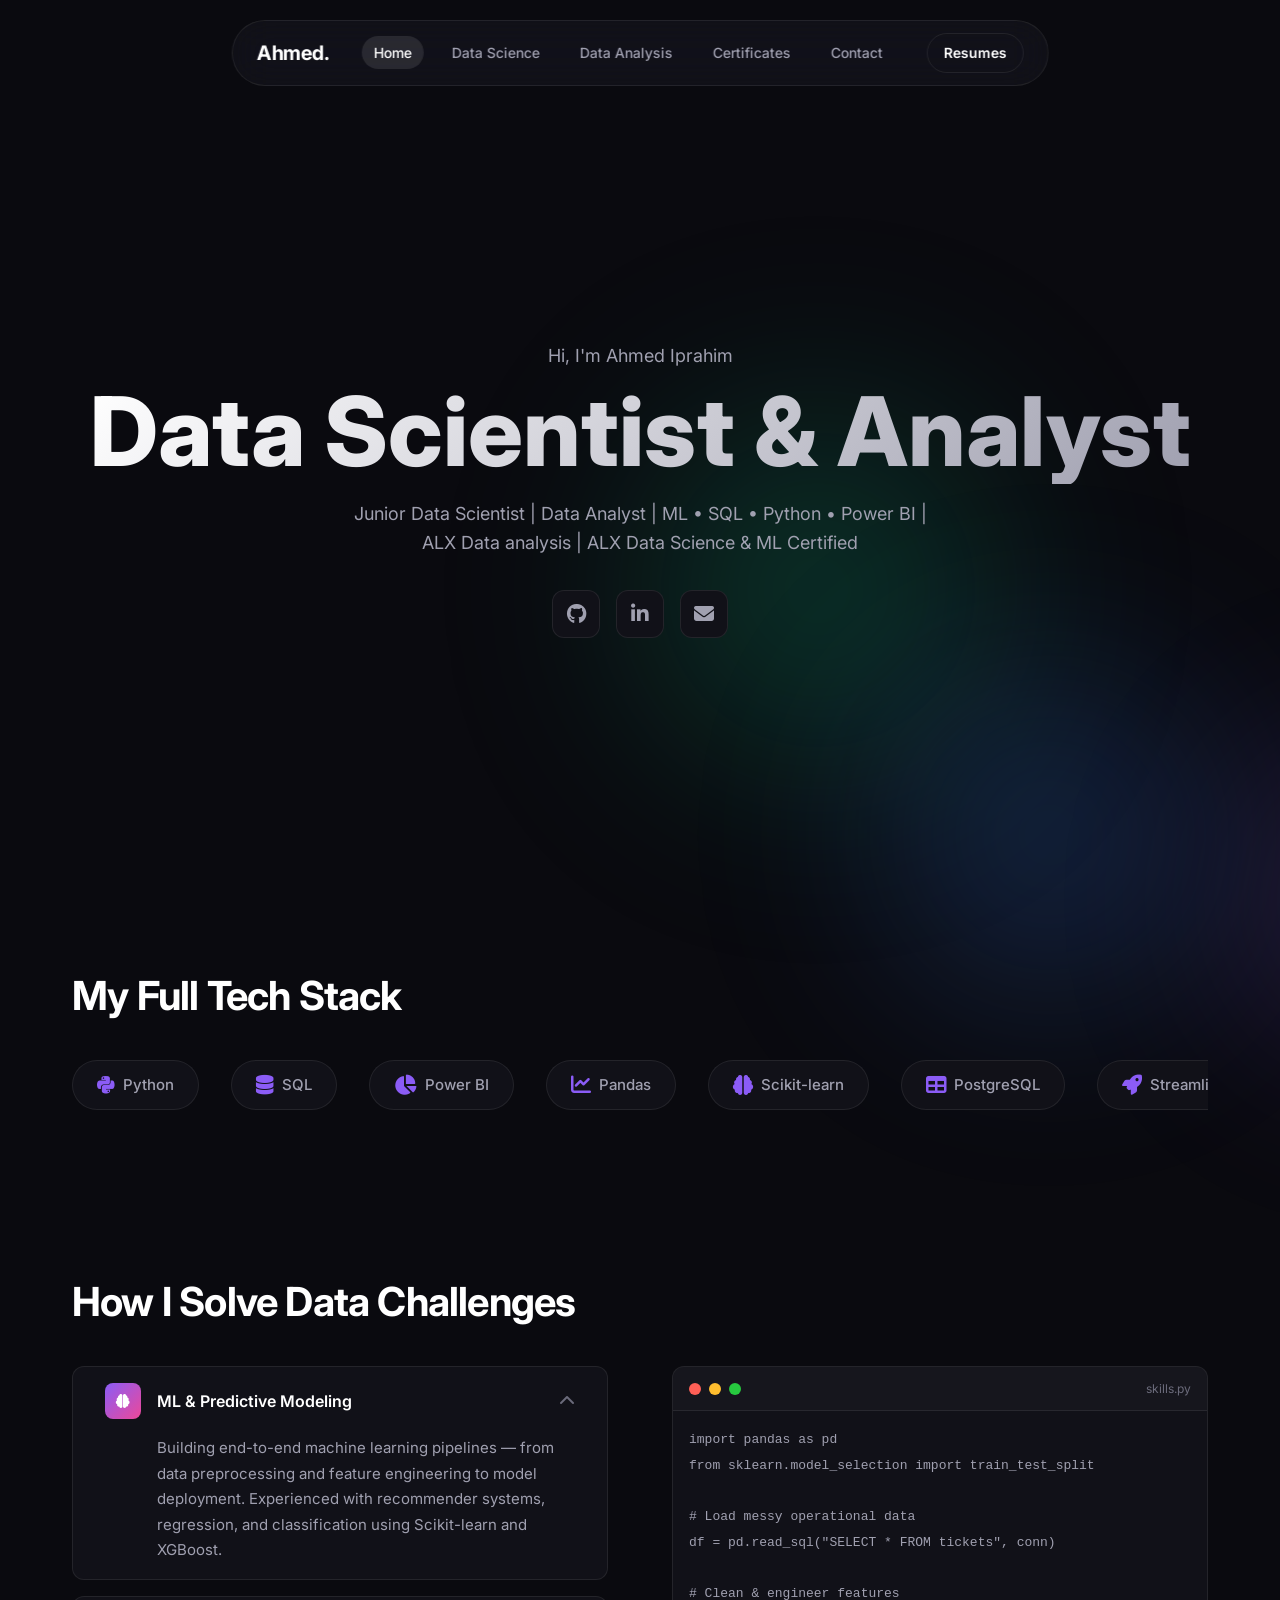
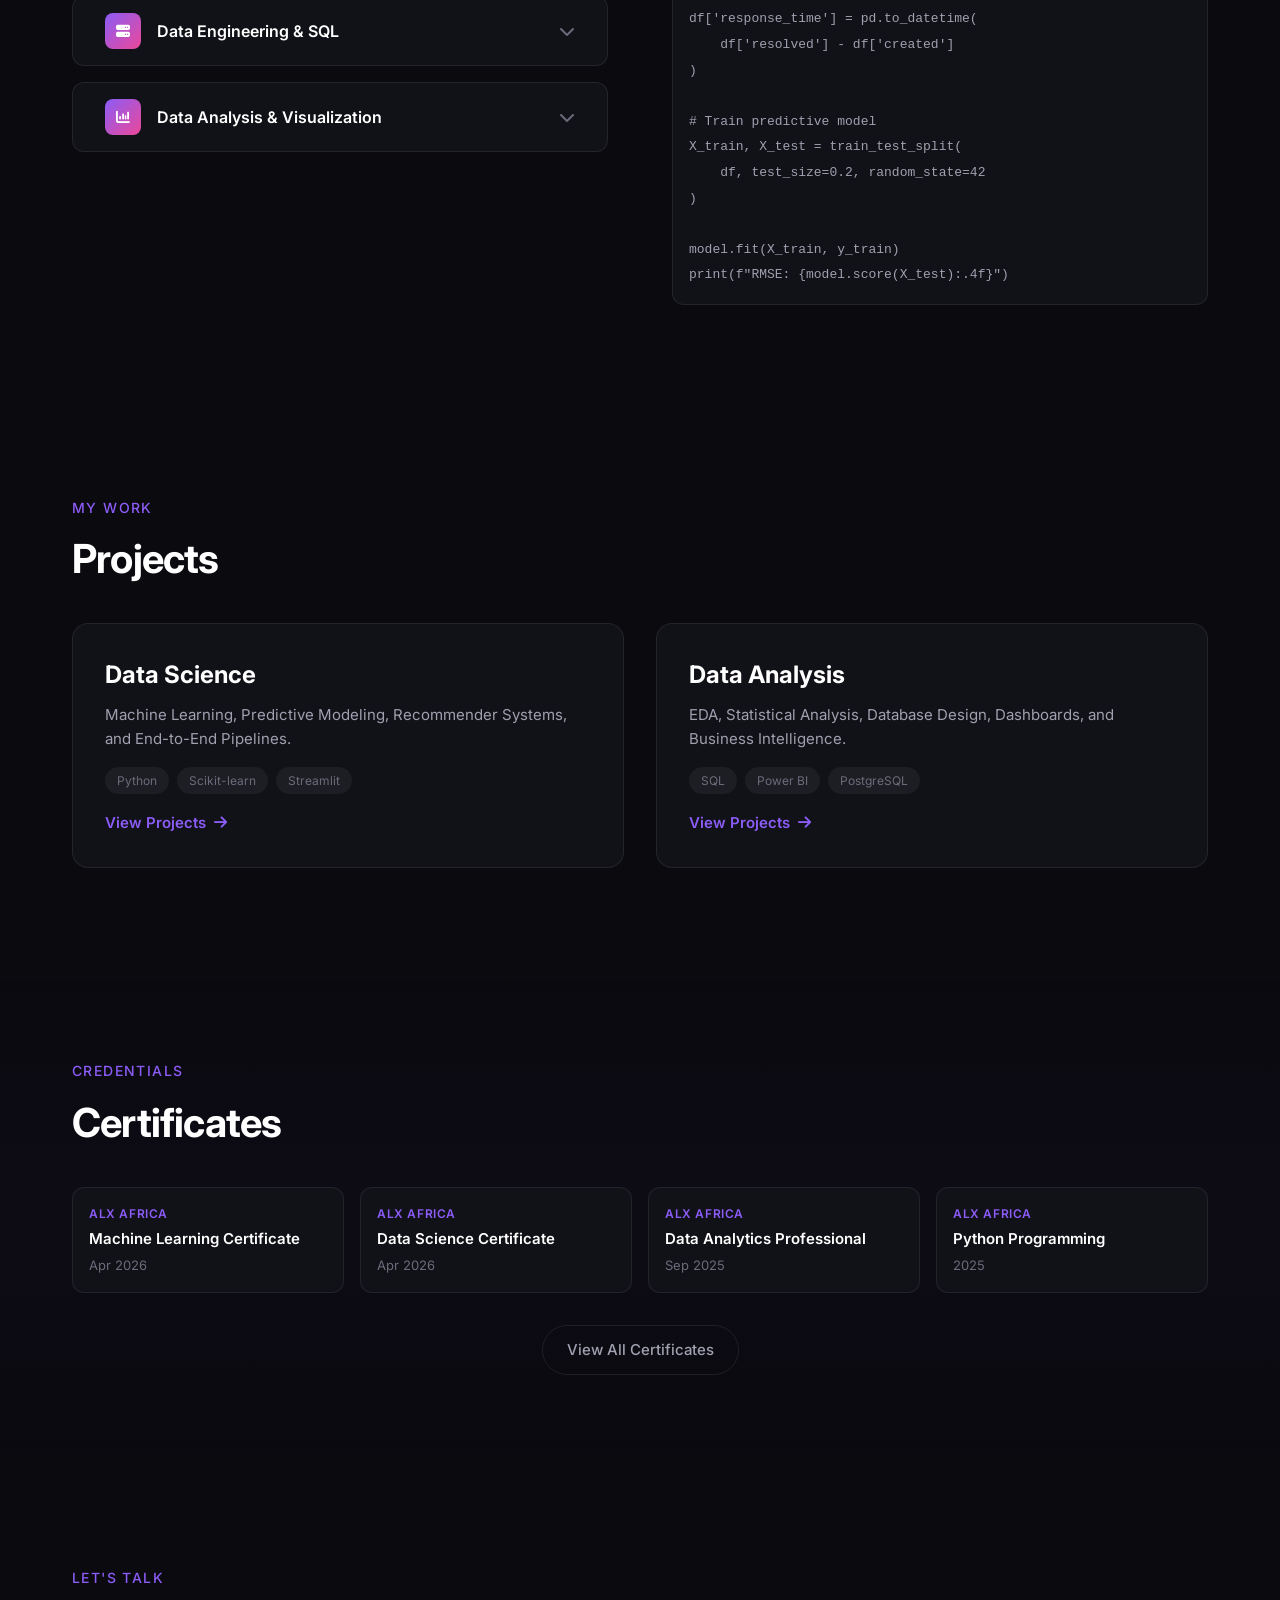
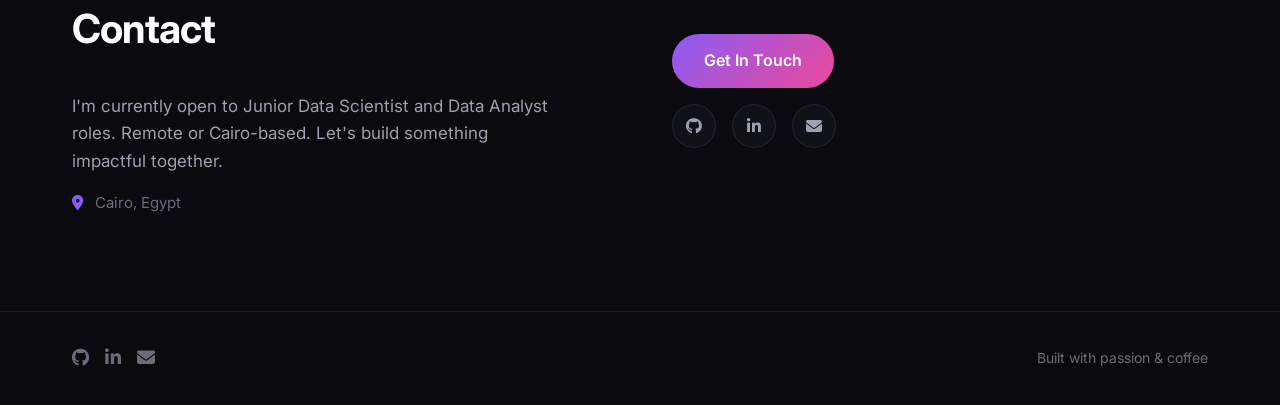
==== index.html @ 6b4f30db "Initial portfolio upload" ====
<!DOCTYPE html>
<!-- 
  CRASH COURSE: <!DOCTYPE html>
  This tells the browser: "Use modern HTML5 rules."
  Without it, browsers switch to "quirks mode" and your site looks broken.
-->
<html lang="en">
<!-- 
  <html> is the root container. Everything lives inside it.
  lang="en" tells screen readers and search engines this is English.
-->

<head>
  <!-- 
    <head> = The "brain" of the page. 
    Nothing here is visible. It holds settings, title, and style links.
  -->

  <meta charset="UTF-8">
  <!-- 
    CHARSET: Tells browser how to read text.
    UTF-8 supports Arabic, emojis, and special characters.
  -->

  <meta name="viewport" content="width=device-width, initial-scale=1.0">
  <!-- 
    VIEWPORT: Critical for mobile.
    "width=device-width" = match phone screen width.
    "initial-scale=1.0" = don't zoom in/out on load.
    Without this, your site looks tiny on phones.
  -->

  <title>Ahmed Iprahim | Data Scientist</title>
  <!-- 
    TITLE: Shows in the browser tab and Google search results.
    Keep it under 60 characters.
  -->

  <!-- Google Fonts: Inter (clean, modern, used by most tech portfolios) -->
  <link rel="preconnect" href="https://fonts.googleapis.com">
  <link rel="preconnect" href="https://fonts.gstatic.com" crossorigin>
  <link href="https://fonts.googleapis.com/css2?family=Inter:wght@300;400;500;600;700;800&display=swap" rel="stylesheet">
  <!-- 
    FONTS: We load Inter from Google.
    "preconnect" makes it load faster.
    Weights: 300=light, 400=normal, 600=semi-bold, 800=extra-bold.
  -->

  <!-- Link to our CSS file (we create this in Step 2) -->
  <link rel="stylesheet" href="css/style.css">

  <!-- Font Awesome: Free icons (GitHub, LinkedIn, etc.) -->
  <link rel="stylesheet" href="https://cdnjs.cloudflare.com/ajax/libs/font-awesome/6.5.1/css/all.min.css">
</head>

<body>
  <!-- 
    <body> = Everything visible on screen starts here.
    Think of it as the canvas.
  -->

  <!-- ===================== NAVIGATION ===================== -->
  <nav class="glass-nav">
    <!-- 
      <nav> = Navigation landmark. Screen readers announce "navigation."
      class="glass-nav" = we'll style this in CSS to look like AyaNexus's glass pill.
    -->
    <div class="nav-container">
      <!-- 
        <div> = Division. A generic box with no meaning.
        We use it to group things for styling.
        "container" = standard name for a centered content wrapper.
      -->

      <a href="index.html" class="nav-logo">Ahmed.</a>
      <!-- 
        <a> = Anchor = Link.
        href="index.html" = clicking goes to home page.
        class="nav-logo" = we'll style this as your name/logo.
      -->

      <ul class="nav-links">
        <!-- 
          <ul> = Unordered List (bullet points, but we remove bullets in CSS).
          <li> = List Item. Each navigation link is one item.
        -->
        <li><a href="index.html" class="active">Home</a></li>
        <li><a href="data-science.html">Data Science</a></li>
        <li><a href="data-analysis.html">Data Analysis</a></li>
        <li><a href="certificates.html">Certificates</a></li>
        <li><a href="contact.html">Contact</a></li>
      </ul>

      <a href="resume.html" class="nav-resume">Resumes</a>
      <!-- 
        target="_blank" = Opens in new tab.
        Good for PDFs and external links so user doesn't leave your site.
      -->
    </div>
  </nav>

  <!-- ===================== FLOATING ORBS (Mouse Effect) ===================== -->
  <div class="orb orb-1"></div>
  <div class="orb orb-2"></div>
  <div class="orb orb-3"></div>
  <!-- 
    These are the colored gradient blobs that follow your mouse.
    We create 3 divs (boxes) with no content — just color and blur.
    JavaScript will move them in Step 2.
  -->

  <!-- ===================== HERO SECTION ===================== -->
  <section id="hero">
    <!-- 
      <section> = Thematic grouping of content.
      id="hero" = unique identifier. The nav can link to #hero.
      The hero is the top area with your name and title.
    -->
    <div class="container">
      <p class="greeting">Hi, I'm Ahmed Iprahim</p>
      <!-- class="greeting" = small text above main title -->

      <h1 class="hero-title">Data Scientist & Analyst</h1>
      <!-- 
        <h1> = The most important heading on the page.
        There should be only ONE h1 per page (SEO rule).
        This is what Google reads first.
      -->

      <p class="hero-subtitle">
        Junior Data Scientist | Data Analyst | ML • SQL • Python • Power BI | ALX Data analysis | ALX Data Science & ML Certified
      </p>
      <!-- 
        <p> = Paragraph. 
        The • symbol is a bullet (Alt+7 on Windows, Option+8 on Mac).
      -->

      <div class="social-links">
        <!-- 
          Social icon buttons.
          <i> = icon (from Font Awesome).
          fa-brands = brand icons (GitHub, LinkedIn).
          fa-github = the GitHub cat icon.
        -->
        <a href="https://github.com/afadamarcello-code" target="_blank" aria-label="GitHub">
          <i class="fa-brands fa-github"></i>
        </a>
        <a href="https://linkedin.com/in/ahmed-iprahim-a51240133" target="_blank" aria-label="LinkedIn">
          <i class="fa-brands fa-linkedin-in"></i>
        </a>
        <a href="mailto:ahmediprahim750@gmail.com" aria-label="Email">
          <i class="fa-solid fa-envelope"></i>
        </a>
        <!-- 
          aria-label = Accessibility text for screen readers.
          Blind users hear "GitHub" instead of silence.
        -->
      </div>
    </div>
  </section>


  

  <!-- ===================== TECH STACK MARQUEE ===================== -->
  <section id="tech-stack">
    <div class="container">
      <h2 class="section-title">My Full Tech Stack</h2>
      <!-- <h2> = Second-level heading. Used for section titles. -->

      <div class="marquee">
        <!-- Marquee = infinite scrolling container -->
        <div class="marquee-content">
          <!-- We duplicate items to create seamless loop -->
          <span class="tech-item"><i class="fa-brands fa-python"></i> Python</span>
          <span class="tech-item"><i class="fa-solid fa-database"></i> SQL</span>
          <span class="tech-item"><i class="fa-solid fa-chart-pie"></i> Power BI</span>
          <span class="tech-item"><i class="fa-solid fa-chart-line"></i> Pandas</span>
          <span class="tech-item"><i class="fa-solid fa-brain"></i> Scikit-learn</span>
          <span class="tech-item"><i class="fa-solid fa-table"></i> PostgreSQL</span>
          <span class="tech-item"><i class="fa-solid fa-rocket"></i> Streamlit</span>
          <span class="tech-item"><i class="fa-brands fa-git-alt"></i> Git</span>
          <span class="tech-item"><i class="fa-brands fa-github"></i> GitHub</span>
          <!-- Duplicate for seamless loop -->
          <span class="tech-item"><i class="fa-brands fa-python"></i> Python</span>
          <span class="tech-item"><i class="fa-solid fa-database"></i> SQL</span>
          <span class="tech-item"><i class="fa-solid fa-chart-pie"></i> Power BI</span>
          <span class="tech-item"><i class="fa-solid fa-chart-line"></i> Pandas</span>
          <span class="tech-item"><i class="fa-solid fa-brain"></i> Scikit-learn</span>
          <span class="tech-item"><i class="fa-solid fa-table"></i> PostgreSQL</span>
          <span class="tech-item"><i class="fa-solid fa-chart-pie"></i> Power BI</span>
          <span class="tech-item"><i class="fa-solid fa-rocket"></i> Streamlit</span>
          <span class="tech-item"><i class="fa-brands fa-git-alt"></i> Git</span>
          <span class="tech-item"><i class="fa-brands fa-github"></i> GitHub</span>
        </div>
      </div>
    </div>
  </section>

  <!-- ===================== SKILLS ACCORDION ===================== -->
  <section id="skills">
    <div class="container">
      <h2 class="section-title">How I Solve Data Challenges</h2>

      <div class="skills-grid">
        <!-- Left: Accordion -->
        <div class="accordion">
          <!-- 
            Accordion = collapsible sections.
            Each item has a button (header) and a panel (hidden content).
          -->

          <div class="accordion-item active">
            <!-- "active" class means this one starts open -->
            <button class="accordion-header">
              <span class="accordion-icon"><i class="fa-solid fa-brain"></i></span>
              <span>ML & Predictive Modeling</span>
              <i class="fa-solid fa-chevron-down arrow"></i>
            </button>
            <div class="accordion-panel">
              <p>Building end-to-end machine learning pipelines — from data preprocessing and feature engineering to model deployment. Experienced with recommender systems, regression, and classification using Scikit-learn and XGBoost.</p>
            </div>
          </div>

          <div class="accordion-item">
            <button class="accordion-header">
              <span class="accordion-icon"><i class="fa-solid fa-server"></i></span>
              <span>Data Engineering & SQL</span>
              <i class="fa-solid fa-chevron-down arrow"></i>
            </button>
            <div class="accordion-panel">
              <p>Designing relational databases in PostgreSQL with complex schemas, constraints, and normalization. Writing advanced queries with CTEs, window functions, and JOINs. Building data pipelines that turn messy operational data into clean, queryable structures.</p>
            </div>
          </div>

          <div class="accordion-item">
            <button class="accordion-header">
              <span class="accordion-icon"><i class="fa-solid fa-chart-column"></i></span>
              <span>Data Analysis & Visualization</span>
              <i class="fa-solid fa-chevron-down arrow"></i>
            </button>
            <div class="accordion-panel">
              <p>Exploratory Data Analysis on real-world datasets. Creating interactive dashboards in Power BI and Plotly. Translating raw numbers into business insights that drive decisions.</p>
            </div>
          </div>
        </div>

        <!-- Right: Code Block Decoration -->
        <div class="code-block">
          <div class="code-header">
            <span class="dot red"></span>
            <span class="dot yellow"></span>
            <span class="dot green"></span>
            <span class="code-title">skills.py</span>
          </div>
          <pre class="code-body"><code>import pandas as pd
from sklearn.model_selection import train_test_split

# Load messy operational data
df = pd.read_sql("SELECT * FROM tickets", conn)

# Clean & engineer features
df['response_time'] = pd.to_datetime(
    df['resolved'] - df['created']
)

# Train predictive model
X_train, X_test = train_test_split(
    df, test_size=0.2, random_state=42
)

model.fit(X_train, y_train)
print(f"RMSE: {model.score(X_test):.4f}")</code></pre>
        </div>
      </div>
    </div>
  </section>

  <!-- ===================== PROJECTS PREVIEW ===================== -->
  <section id="projects-preview">
    <div class="container">
      <p class="section-label">My Work</p>
      <h2 class="section-title">Projects</h2>

      <div class="project-categories">
        <!-- Data Science Card -->
        <a href="data-science.html" class="category-card ds-card">
          <div class="card-glow"></div>
          <div class="card-content">
            <h3>Data Science</h3>
            <p>Machine Learning, Predictive Modeling, Recommender Systems, and End-to-End Pipelines.</p>
            <div class="card-tags">
              <span>Python</span>
              <span>Scikit-learn</span>
              <span>Streamlit</span>
            </div>
            <span class="card-link">View Projects <i class="fa-solid fa-arrow-right"></i></span>
          </div>
        </a>

        <!-- Data Analysis Card -->
        <a href="data-analysis.html" class="category-card da-card">
          <div class="card-glow"></div>
          <div class="card-content">
            <h3>Data Analysis</h3>
            <p>EDA, Statistical Analysis, Database Design, Dashboards, and Business Intelligence.</p>
            <div class="card-tags">
              <span>SQL</span>
              <span>Power BI</span>
              <span>PostgreSQL</span>
            </div>
            <span class="card-link">View Projects <i class="fa-solid fa-arrow-right"></i></span>
          </div>
        </a>
      </div>
    </div>
  </section>

  <!-- ===================== CERTIFICATES PREVIEW ===================== -->
  <section id="certificates-preview">
    <div class="container">
      <p class="section-label">Credentials</p>
      <h2 class="section-title">Certificates</h2>

      <div class="certs-grid">
        <div class="cert-card">
          <div class="cert-org">ALX Africa</div>
          <h4>Machine Learning Certificate</h4>
          <p class="cert-date">Apr 2026</p>
        </div>
        <div class="cert-card">
          <div class="cert-org">ALX Africa</div>
          <h4>Data Science Certificate</h4>
          <p class="cert-date">Apr 2026</p>
        </div>
        <div class="cert-card">
          <div class="cert-org">ALX Africa</div>
          <h4>Data Analytics Professional</h4>
          <p class="cert-date">Sep 2025</p>
        </div>
        <div class="cert-card">
          <div class="cert-org">ALX Africa</div>
          <h4>Python Programming</h4>
          <p class="cert-date">2025</p>
        </div>
      </div>

      <div class="center-btn">
        <a href="certificates.html" class="btn-outline">View All Certificates</a>
      </div>
    </div>
  </section>

  <!-- ===================== CONTACT PREVIEW ===================== -->
  <section id="contact-preview">
    <div class="container">
      <div class="contact-grid">
        <div class="contact-text">
          <p class="section-label">Let's talk</p>
          <h2 class="section-title">Contact</h2>
          <p class="contact-desc">
            I'm currently open to Junior Data Scientist and Data Analyst roles. 
            Remote or Cairo-based. Let's build something impactful together.
          </p>
          <p class="contact-location">
            <i class="fa-solid fa-location-dot"></i> Cairo, Egypt
          </p>
        </div>

        <div class="contact-cta">
          <a href="contact.html" class="btn-primary">Get In Touch</a>
          <div class="contact-social">
            <a href="https://github.com/afadamarcello-code" target="_blank"><i class="fa-brands fa-github"></i></a>
            <a href="https://linkedin.com/in/ahmed-iprahim-a51240133" target="_blank"><i class="fa-brands fa-linkedin-in"></i></a>
            <a href="mailto:ahmediprahim750@gmail.com"><i class="fa-solid fa-envelope"></i></a>
          </div>
        </div>
      </div>
    </div>
  </section>

  <!-- ===================== FOOTER ===================== -->
  <footer>
    <div class="container">
      <div class="footer-content">
        <div class="footer-social">
          <a href="https://github.com/afadamarcello-code" target="_blank" aria-label="GitHub"><i class="fa-brands fa-github"></i></a>
          <a href="https://linkedin.com/in/ahmed-iprahim-a51240133" target="_blank" aria-label="LinkedIn"><i class="fa-brands fa-linkedin-in"></i></a>
          <a href="mailto:ahmediprahim750@gmail.com" aria-label="Email"><i class="fa-solid fa-envelope"></i></a>
        </div>
        <p class="footer-text">Built with passion & coffee</p>
      </div>
    </div>
  </footer>

  <!-- Link to our JavaScript file (we create this in Step 2) -->
  <script src="js/script.js"></script>
</body>
</html>
---- css/style.css ----
/* ==========================================================================
   CRASH COURSE: CSS BASICS
   ==========================================================================

   CSS Syntax: selector { property: value; }

   Example:
   h1 { color: red; }
   ↑      ↑       ↑
   |      |       |
   What   What    How
   to     to      it looks
   style  change

   SELECTORS:
   - .class  → targets elements with class="class" (reusable)
   - #id     → targets element with id="id" (unique)
   - element → targets all <element> tags
   - *       → targets EVERYTHING (universal selector)
*/

/* ==========================================================================
   STEP 1: CSS VARIABLES (Custom Properties)
   ==========================================================================

   Variables let you define a value once, use it everywhere.
   If you want to change your primary color, you change ONE line.

   Syntax: --variable-name: value;
   Usage:  var(--variable-name);
*/
:root {
  /* 
    :root = the <html> element.
    Variables defined here are available everywhere.
  */

  /* Colors - AyaNexus Dark Theme */
  --bg-primary: #0a0a0f;       /* Deep black-blue background */
  --bg-secondary: #111118;      /* Slightly lighter for cards */
  --bg-glass: rgba(255, 255, 255, 0.03);  /* Semi-transparent white */
  --border-glass: rgba(255, 255, 255, 0.08); /* Subtle border */

  /* Text Colors */
  --text-primary: #ffffff;      /* Main headings */
  --text-secondary: #a0a0b0;    /* Body text, descriptions */
  --text-muted: #6b6b7b;        /* Dates, labels */

  /* Accent Colors (Gradients) */
  --accent-purple: #8b5cf6;
  --accent-blue: #3b82f6;
  --accent-green: #10b981;
  --accent-pink: #ec4899;
  --accent-orange: #f59e0b;

  /* Gradient Combinations */
  --gradient-purple: linear-gradient(135deg, #8b5cf6, #ec4899);
  --gradient-blue: linear-gradient(135deg, #3b82f6, #06b6d4);
  --gradient-green: linear-gradient(135deg, #10b981, #3b82f6);
  --gradient-orange: linear-gradient(135deg, #f59e0b, #ef4444);

  /* Typography */
  --font-main: 'Inter', -apple-system, BlinkMacSystemFont, sans-serif;
  /* 
    Font stack: Try Inter first. If unavailable, try system fonts.
    This ensures text looks good on all devices.
  */

  /* Spacing Scale */
  --space-xs: 0.5rem;   /* 8px */
  --space-sm: 1rem;     /* 16px */
  --space-md: 2rem;     /* 32px */
  --space-lg: 4rem;     /* 64px */
  --space-xl: 6rem;     /* 96px */

  /* Border Radius */
  --radius-sm: 8px;
  --radius-md: 12px;
  --radius-lg: 16px;
  --radius-xl: 24px;
  --radius-full: 9999px;  /* Perfect circle/pill */
}

/* ==========================================================================
   STEP 2: CSS RESET (Normalize Browser Defaults)
   ==========================================================================

   Browsers add default margins/paddings that differ.
   This resets everything to a consistent baseline.
*/
*,
*::before,
*::after {
  /* 
    * = universal selector (targets EVERY element)
    *::before = pseudo-element before content
    *::after = pseudo-element after content

    box-sizing: border-box;
    Makes padding and border INSIDE the element's total width.
    Without this, a 300px box with 20px padding becomes 340px.
    With this, it stays 300px (padding eats into the inside).
  */
  box-sizing: border-box;
  margin: 0;
  padding: 0;
}

html {
  /* Smooth scrolling when clicking nav links */
  scroll-behavior: smooth;
  /* Base font size: 16px. All "rem" units are relative to this. */
  font-size: 16px;
}

body {
  font-family: var(--font-main);
  background-color: var(--bg-primary);
  color: var(--text-primary);
  /* Line height: 1.6 = 160% of font size. Comfortable reading. */
  line-height: 1.6;
  /* Prevent horizontal scroll from orbs */
  overflow-x: hidden;
}

/* ==========================================================================
   STEP 3: UTILITY CLASSES (Reusable Building Blocks)
   ==========================================================================

   A "container" centers content and limits its width.
   Without this, text stretches across the entire screen on wide monitors.
*/
.container {
  max-width: 1200px;      /* Don't get wider than 1200px */
  margin: 0 auto;         /* Center horizontally (auto = equal left/right) */
  padding: 0 var(--space-md);  /* 32px padding on sides */
}

.section-title {
  font-size: 2.5rem;      /* 40px */
  font-weight: 700;       /* Bold */
  margin-bottom: var(--space-md);
  letter-spacing: -0.02em;  /* Slightly tighter letter spacing */
}

.section-label {
  color: var(--accent-purple);
  font-size: 0.875rem;    /* 14px */
  font-weight: 500;
  text-transform: uppercase;  /* ALL CAPS */
  letter-spacing: 0.1em;  /* Wide letter spacing */
  margin-bottom: var(--space-xs);
}

/* ==========================================================================
   STEP 4: FLOATING ORBS (The Mouse-Following Gradient Blobs)
   ==========================================================================

   These are large, blurred, colored circles that follow the mouse.
   They create the "AyaNexus" ambient glow effect.

   position: fixed = stays in viewport even when scrolling
   pointer-events: none = mouse clicks pass through (doesn't block clicking)
   filter: blur() = makes edges soft and glowy
   z-index: -1 = puts them BEHIND all content
*/
.orb {
  position: fixed;
  border-radius: 50%;     /* Perfect circle */
  filter: blur(100px);    /* Heavy blur = soft glow */
  opacity: 0.35;          /* Semi-transparent */
  pointer-events: none;   /* Click-through */
  z-index: -1;            /* Behind everything */
  transition: transform 0.4s ease-out;  /* Smooth movement */
}

.orb-1 {
  width: 500px;
  height: 500px;
  background: radial-gradient(circle, var(--accent-green), transparent 70%);
  top: 10%;
  left: 10%;
}

.orb-2 {
  width: 400px;
  height: 400px;
  background: radial-gradient(circle, var(--accent-purple), transparent 70%);
  top: 50%;
  right: 10%;
}

.orb-3 {
  width: 450px;
  height: 450px;
  background: radial-gradient(circle, var(--accent-blue), transparent 70%);
  bottom: 10%;
  left: 30%;
}

/* ==========================================================================
   STEP 5: NAVIGATION (Glassmorphism Pill)
   ==========================================================================

   Glassmorphism = frosted glass effect.
   backdrop-filter: blur() blurs whatever is behind the element.
   background: rgba() = semi-transparent background.
*/
.glass-nav {
  position: fixed;        /* Sticks to top when scrolling */
  top: 20px;             /* 20px from top */
  left: 50%;             /* Start at center */
  transform: translateX(-50%);  /* Shift back by half width (true center) */
  z-index: 1000;         /* Above everything else */

  /* Glass effect */
  background: var(--bg-glass);
  backdrop-filter: blur(20px) saturate(180%);
  -webkit-backdrop-filter: blur(20px) saturate(180%);  /* Safari support */
  border: 1px solid var(--border-glass);
  border-radius: var(--radius-full);  /* Pill shape */
  padding: 0.75rem 1.5rem;
}

.nav-container {
  display: flex;          /* Arrange children in a row */
  align-items: center;    /* Vertically center */
  gap: var(--space-md);   /* Space between items */
}

.nav-logo {
  font-size: 1.25rem;
  font-weight: 700;
  color: var(--text-primary);
  text-decoration: none;  /* Remove underline */
  letter-spacing: -0.02em;
}

.nav-links {
  display: flex;
  list-style: none;       /* Remove bullet points */
  gap: var(--space-sm);   /* Space between links */
}

.nav-links a {
  color: var(--text-secondary);
  text-decoration: none;
  font-size: 0.875rem;
  font-weight: 500;
  padding: 0.5rem 0.75rem;
  border-radius: var(--radius-full);
  transition: all 0.3s ease;  /* Smooth color change on hover */
}

/* 
   :hover = when mouse is over the element
   :active = when element is the current page
*/
.nav-links a:hover,
.nav-links a.active {
  color: var(--text-primary);
  background: rgba(255, 255, 255, 0.1);
}

.nav-resume {
  color: var(--text-primary);
  text-decoration: none;
  font-size: 0.875rem;
  font-weight: 600;
  padding: 0.5rem 1rem;
  border: 1px solid var(--border-glass);
  border-radius: var(--radius-full);
  transition: all 0.3s ease;
}

.nav-resume:hover {
  background: var(--text-primary);
  color: var(--bg-primary);
}

/* ==========================================================================
   STEP 6: HERO SECTION
   ==========================================================================
*/
#hero {
  min-height: 100vh;      /* At least full screen height */
  display: flex;
  align-items: center;    /* Vertically center */
  justify-content: center; /* Horizontally center */
  text-align: center;
  padding-top: 80px;      /* Space for fixed nav */
}

.greeting {
  color: var(--text-secondary);
  font-size: 1.125rem;    /* 18px */
  margin-bottom: var(--space-xs);
}

.hero-title {
  font-size: clamp(3rem, 8vw, 6rem);  /* Responsive: min 3rem, preferred 8vw, max 6rem */
  font-weight: 800;
  line-height: 1.1;
  margin-bottom: var(--space-sm);
  /* Gradient text effect */
  background: linear-gradient(135deg, #fff 0%, #a0a0b0 100%);
  -webkit-background-clip: text;
  -webkit-text-fill-color: transparent;
  background-clip: text;
}

.hero-subtitle {
  color: var(--text-secondary);
  font-size: 1.125rem;
  max-width: 600px;
  margin: 0 auto var(--space-md);
}

.social-links {
  display: flex;
  justify-content: center;
  gap: var(--space-sm);
}

.social-links a {
  width: 48px;
  height: 48px;
  display: flex;
  align-items: center;
  justify-content: center;
  border-radius: var(--radius-md);
  background: var(--bg-secondary);
  border: 1px solid var(--border-glass);
  color: var(--text-secondary);
  font-size: 1.25rem;
  text-decoration: none;
  transition: all 0.3s ease;
}

.social-links a:hover {
  color: var(--text-primary);
  border-color: var(--accent-purple);
  transform: translateY(-2px);  /* Slight lift */
  box-shadow: 0 0 20px rgba(139, 92, 246, 0.3);  /* Purple glow */
}

/* ==========================================================================
   STEP 7: TECH STACK MARQUEE (Infinite Scroll)
   ==========================================================================

   Marquee = content that scrolls horizontally forever.
   We use CSS animation to move the content, then duplicate it for seamless loop.
*/
#tech-stack {
  padding: var(--space-lg) 0;
  overflow: hidden;       /* Hide content that scrolls out */
}

.marquee {
  position: relative;
  width: 100%;
  overflow: hidden;
}

.marquee-content {
  display: flex;
  gap: var(--space-md);
  animation: marquee 25s linear infinite;
  /* 
     animation: name duration timing-function iteration-count
     linear = constant speed
     infinite = never stops
  */
  width: max-content;     /* Only as wide as content */
}

/* Pause animation on hover */
.marquee:hover .marquee-content {
  animation-play-state: paused;
}

@keyframes marquee {
  /* 
     @keyframes = define an animation sequence.
     from/to or 0%/100% = start/end states.
  */
  0% {
    transform: translateX(0);
  }
  100% {
    transform: translateX(-50%);  /* Move half way (because we duplicated content) */
  }
}

.tech-item {
  display: flex;
  align-items: center;
  gap: 0.5rem;
  padding: 0.75rem 1.5rem;
  background: var(--bg-secondary);
  border: 1px solid var(--border-glass);
  border-radius: var(--radius-full);
  color: var(--text-secondary);
  font-size: 0.9375rem;
  font-weight: 500;
  white-space: nowrap;    /* Don't wrap to next line */
  flex-shrink: 0;         /* Don't shrink when space is tight */
}

.tech-item i {
  font-size: 1.25rem;
  color: var(--accent-purple);
}

/* ==========================================================================
   STEP 8: SKILLS ACCORDION
   ==========================================================================
*/
#skills {
  padding: var(--space-xl) 0;
}

.skills-grid {
  display: grid;
  grid-template-columns: 1fr 1fr;  /* Two equal columns */
  gap: var(--space-lg);
  align-items: start;
}

/* 
   ACCORDION
   Each item has a header (button) and panel (content).
   Panel is hidden by default, shown when item is active.
*/
.accordion {
  display: flex;
  flex-direction: column;
  gap: var(--space-sm);
}

.accordion-item {
  background: var(--bg-secondary);
  border: 1px solid var(--border-glass);
  border-radius: var(--radius-md);
  overflow: hidden;       /* Hide panel when closed */
}

.accordion-header {
  width: 100%;
  display: flex;
  align-items: center;
  gap: var(--space-sm);
  padding: var(--space-sm) var(--space-md);
  background: none;
  border: none;
  color: var(--text-primary);
  font-family: inherit;
  font-size: 1rem;
  font-weight: 600;
  cursor: pointer;        /* Hand cursor on hover */
  text-align: left;
}

.accordion-icon {
  width: 36px;
  height: 36px;
  display: flex;
  align-items: center;
  justify-content: center;
  background: var(--gradient-purple);
  border-radius: var(--radius-sm);
  font-size: 0.875rem;
}

.accordion-header .arrow {
  margin-left: auto;      /* Push to right side */
  color: var(--text-muted);
  transition: transform 0.3s ease;
}

/* Rotate arrow when item is active */
.accordion-item.active .arrow {
  transform: rotate(180deg);
}

.accordion-panel {
  max-height: 0;          /* Hidden by default */
  overflow: hidden;
  transition: max-height 0.4s ease, padding 0.4s ease;
}

/* When item has "active" class, show panel */
.accordion-item.active .accordion-panel {
  max-height: 300px;      /* Enough height for content */
  padding: 0 var(--space-md) var(--space-sm) calc(var(--space-md) + 52px);
}

.accordion-panel p {
  color: var(--text-secondary);
  font-size: 0.9375rem;
  line-height: 1.7;
}

/* CODE BLOCK (Right side decoration) */
.code-block {
  background: var(--bg-secondary);
  border: 1px solid var(--border-glass);
  border-radius: var(--radius-md);
  overflow: hidden;
}

.code-header {
  display: flex;
  align-items: center;
  gap: 0.5rem;
  padding: 0.75rem var(--space-sm);
  background: rgba(255, 255, 255, 0.02);
  border-bottom: 1px solid var(--border-glass);
}

.dot {
  width: 12px;
  height: 12px;
  border-radius: 50%;
}

.dot.red { background: #ff5f56; }
.dot.yellow { background: #ffbd2e; }
.dot.green { background: #27c93f; }

.code-title {
  margin-left: auto;
  color: var(--text-muted);
  font-size: 0.75rem;
}

.code-body {
  padding: var(--space-sm);
  overflow-x: auto;
}

.code-body code {
  font-family: 'Fira Code', 'Consolas', monospace;
  font-size: 0.8125rem;
  color: var(--text-secondary);
  line-height: 1.8;
}

/* ==========================================================================
   STEP 9: PROJECT CATEGORY CARDS
   ==========================================================================
*/
#projects-preview {
  padding: var(--space-xl) 0;
}

.project-categories {
  display: grid;
  grid-template-columns: repeat(2, 1fr);  /* 2 columns */
  gap: var(--space-md);
}

.category-card {
  position: relative;
  background: var(--bg-secondary);
  border: 1px solid var(--border-glass);
  border-radius: var(--radius-lg);
  padding: var(--space-md);
  text-decoration: none;
  color: inherit;
  overflow: hidden;
  transition: all 0.4s ease;
}

/* Gradient glow behind card */
.card-glow {
  position: absolute;
  top: -50%;
  left: -50%;
  width: 200%;
  height: 200%;
  opacity: 0;
  transition: opacity 0.4s ease;
  pointer-events: none;
}

.ds-card .card-glow {
  background: radial-gradient(circle at center, rgba(139, 92, 246, 0.3), transparent 70%);
}

.da-card .card-glow {
  background: radial-gradient(circle at center, rgba(16, 185, 129, 0.3), transparent 70%);
}

.category-card:hover .card-glow {
  opacity: 1;
}

.category-card:hover {
  transform: translateY(-4px);
  border-color: rgba(139, 92, 246, 0.3);
}

.card-content {
  position: relative;     /* Above the glow */
  z-index: 1;
}

.card-content h3 {
  font-size: 1.5rem;
  margin-bottom: var(--space-xs);
}

.card-content p {
  color: var(--text-secondary);
  font-size: 0.9375rem;
  margin-bottom: var(--space-sm);
}

.card-tags {
  display: flex;
  flex-wrap: wrap;
  gap: 0.5rem;
  margin-bottom: var(--space-sm);
}

.card-tags span {
  padding: 0.25rem 0.75rem;
  background: rgba(255, 255, 255, 0.05);
  border-radius: var(--radius-full);
  font-size: 0.75rem;
  color: var(--text-muted);
}

.card-link {
  display: inline-flex;
  align-items: center;
  gap: 0.5rem;
  color: var(--accent-purple);
  font-size: 0.9375rem;
  font-weight: 600;
}

/* ==========================================================================
   STEP 10: CERTIFICATES PREVIEW
   ==========================================================================
*/
#certificates-preview {
  padding: var(--space-xl) 0;
  background: linear-gradient(180deg, transparent 0%, rgba(139, 92, 246, 0.03) 50%, transparent 100%);
}

.certs-grid {
  display: grid;
  grid-template-columns: repeat(4, 1fr);  /* 4 columns */
  gap: var(--space-sm);
  margin-bottom: var(--space-md);
}

.cert-card {
  background: var(--bg-secondary);
  border: 1px solid var(--border-glass);
  border-radius: var(--radius-md);
  padding: var(--space-sm);
  transition: all 0.3s ease;
}

.cert-card:hover {
  border-color: var(--accent-purple);
  transform: translateY(-2px);
}

.cert-org {
  color: var(--accent-purple);
  font-size: 0.75rem;
  font-weight: 600;
  text-transform: uppercase;
  letter-spacing: 0.05em;
  margin-bottom: 0.25rem;
}

.cert-card h4 {
  font-size: 0.9375rem;
  font-weight: 600;
  margin-bottom: 0.25rem;
}

.cert-date {
  color: var(--text-muted);
  font-size: 0.8125rem;
}

.center-btn {
  text-align: center;
}

.btn-outline {
  display: inline-block;
  padding: 0.75rem 1.5rem;
  border: 1px solid var(--border-glass);
  border-radius: var(--radius-full);
  color: var(--text-secondary);
  text-decoration: none;
  font-size: 0.9375rem;
  font-weight: 500;
  transition: all 0.3s ease;
}

.btn-outline:hover {
  border-color: var(--accent-purple);
  color: var(--text-primary);
  background: rgba(139, 92, 246, 0.1);
}

/* ==========================================================================
   STEP 11: CONTACT PREVIEW
   ==========================================================================
*/
#contact-preview {
  padding: var(--space-xl) 0;
}

.contact-grid {
  display: grid;
  grid-template-columns: 1fr 1fr;
  gap: var(--space-lg);
  align-items: center;
}

.contact-desc {
  color: var(--text-secondary);
  font-size: 1.0625rem;
  margin-bottom: var(--space-sm);
  max-width: 480px;
}

.contact-location {
  color: var(--text-muted);
  font-size: 0.9375rem;
}

.contact-location i {
  color: var(--accent-purple);
  margin-right: 0.5rem;
}

.contact-cta {
  display: flex;
  flex-direction: column;
  align-items: flex-start;
  gap: var(--space-sm);
}

.btn-primary {
  display: inline-block;
  padding: 0.875rem 2rem;
  background: var(--gradient-purple);
  color: white;
  text-decoration: none;
  font-size: 1rem;
  font-weight: 600;
  border-radius: var(--radius-full);
  transition: all 0.3s ease;
  border: none;
  cursor: pointer;
}

.btn-primary:hover {
  transform: translateY(-2px);
  box-shadow: 0 10px 30px rgba(139, 92, 246, 0.4);
}

.contact-social {
  display: flex;
  gap: var(--space-sm);
}

.contact-social a {
  width: 44px;
  height: 44px;
  display: flex;
  align-items: center;
  justify-content: center;
  border-radius: var(--radius-full);
  background: var(--bg-secondary);
  border: 1px solid var(--border-glass);
  color: var(--text-secondary);
  text-decoration: none;
  transition: all 0.3s ease;
}

.contact-social a:hover {
  color: var(--text-primary);
  border-color: var(--accent-purple);
}

/* ==========================================================================
   STEP 12: FOOTER
   ==========================================================================
*/
footer {
  padding: var(--space-md) 0;
  border-top: 1px solid var(--border-glass);
}

.footer-content {
  display: flex;
  justify-content: space-between;  /* Push to edges */
  align-items: center;
}

.footer-social {
  display: flex;
  gap: var(--space-sm);
}

.footer-social a {
  color: var(--text-muted);
  font-size: 1.125rem;
  text-decoration: none;
  transition: color 0.3s ease;
}

.footer-social a:hover {
  color: var(--text-primary);
}

.footer-text {
  color: var(--text-muted);
  font-size: 0.875rem;
}

/* ==========================================================================
   STEP 13: RESPONSIVE DESIGN (Mobile)
   ==========================================================================

   @media = "if screen width is less than X, apply these styles."
   This makes your site look good on phones.
*/
@media (max-width: 768px) {
  /* On screens narrower than 768px (tablets/phones): */

  .nav-links {
    display: none;        /* Hide nav links on mobile */
  }

  .hero-title {
    font-size: 3rem;      /* Smaller title */
  }

  .skills-grid,
  .project-categories,
  .contact-grid {
    grid-template-columns: 1fr;  /* Single column */
  }

  .certs-grid {
    grid-template-columns: repeat(2, 1fr);  /* 2 columns on mobile */
  }

  .section-title {
    font-size: 2rem;
  }
}
/* Fix nav text wrapping */
.nav-links a {
  white-space: nowrap;
}

/* If nav still wraps on smaller screens, reduce padding */
@media (max-width: 900px) {
  .nav-links {
    gap: 1rem;
  }
  .nav-links a {
    font-size: 0.8125rem;
    padding: 0.375rem 0.625rem;
  }
}
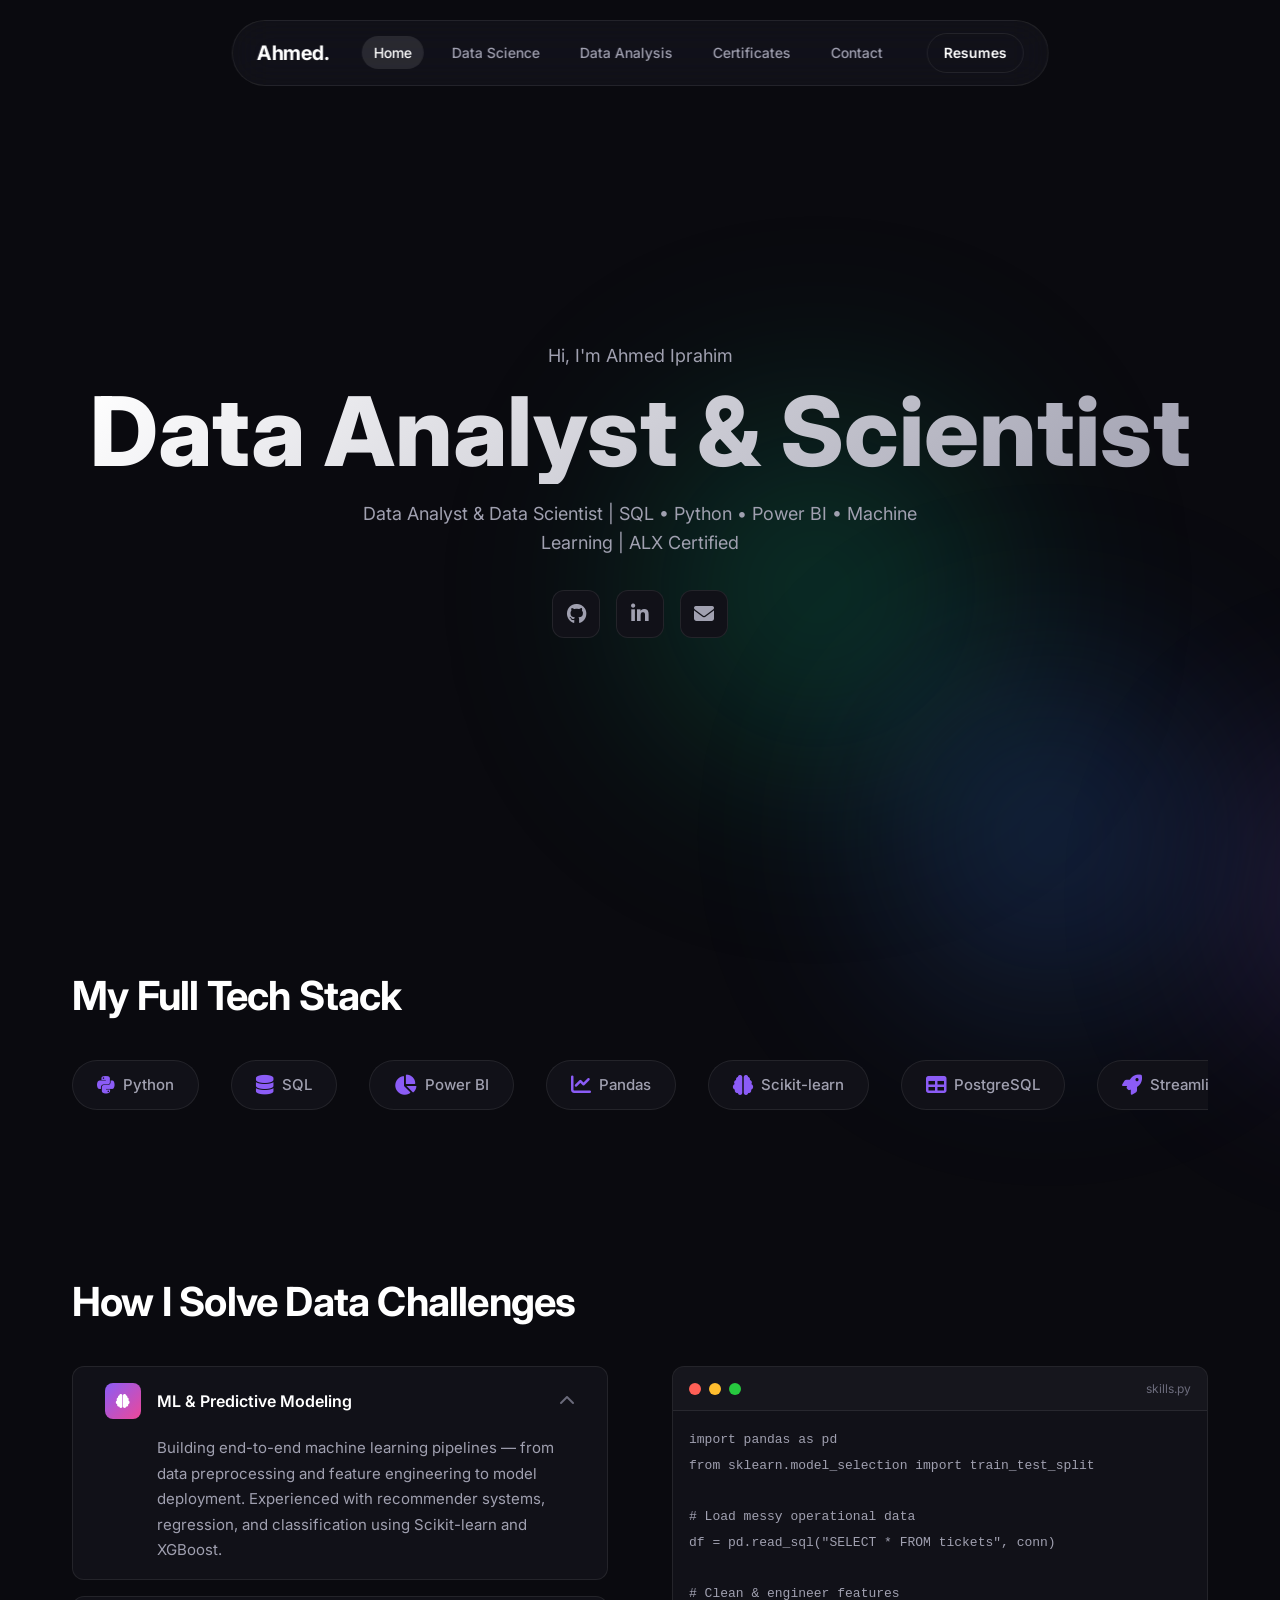
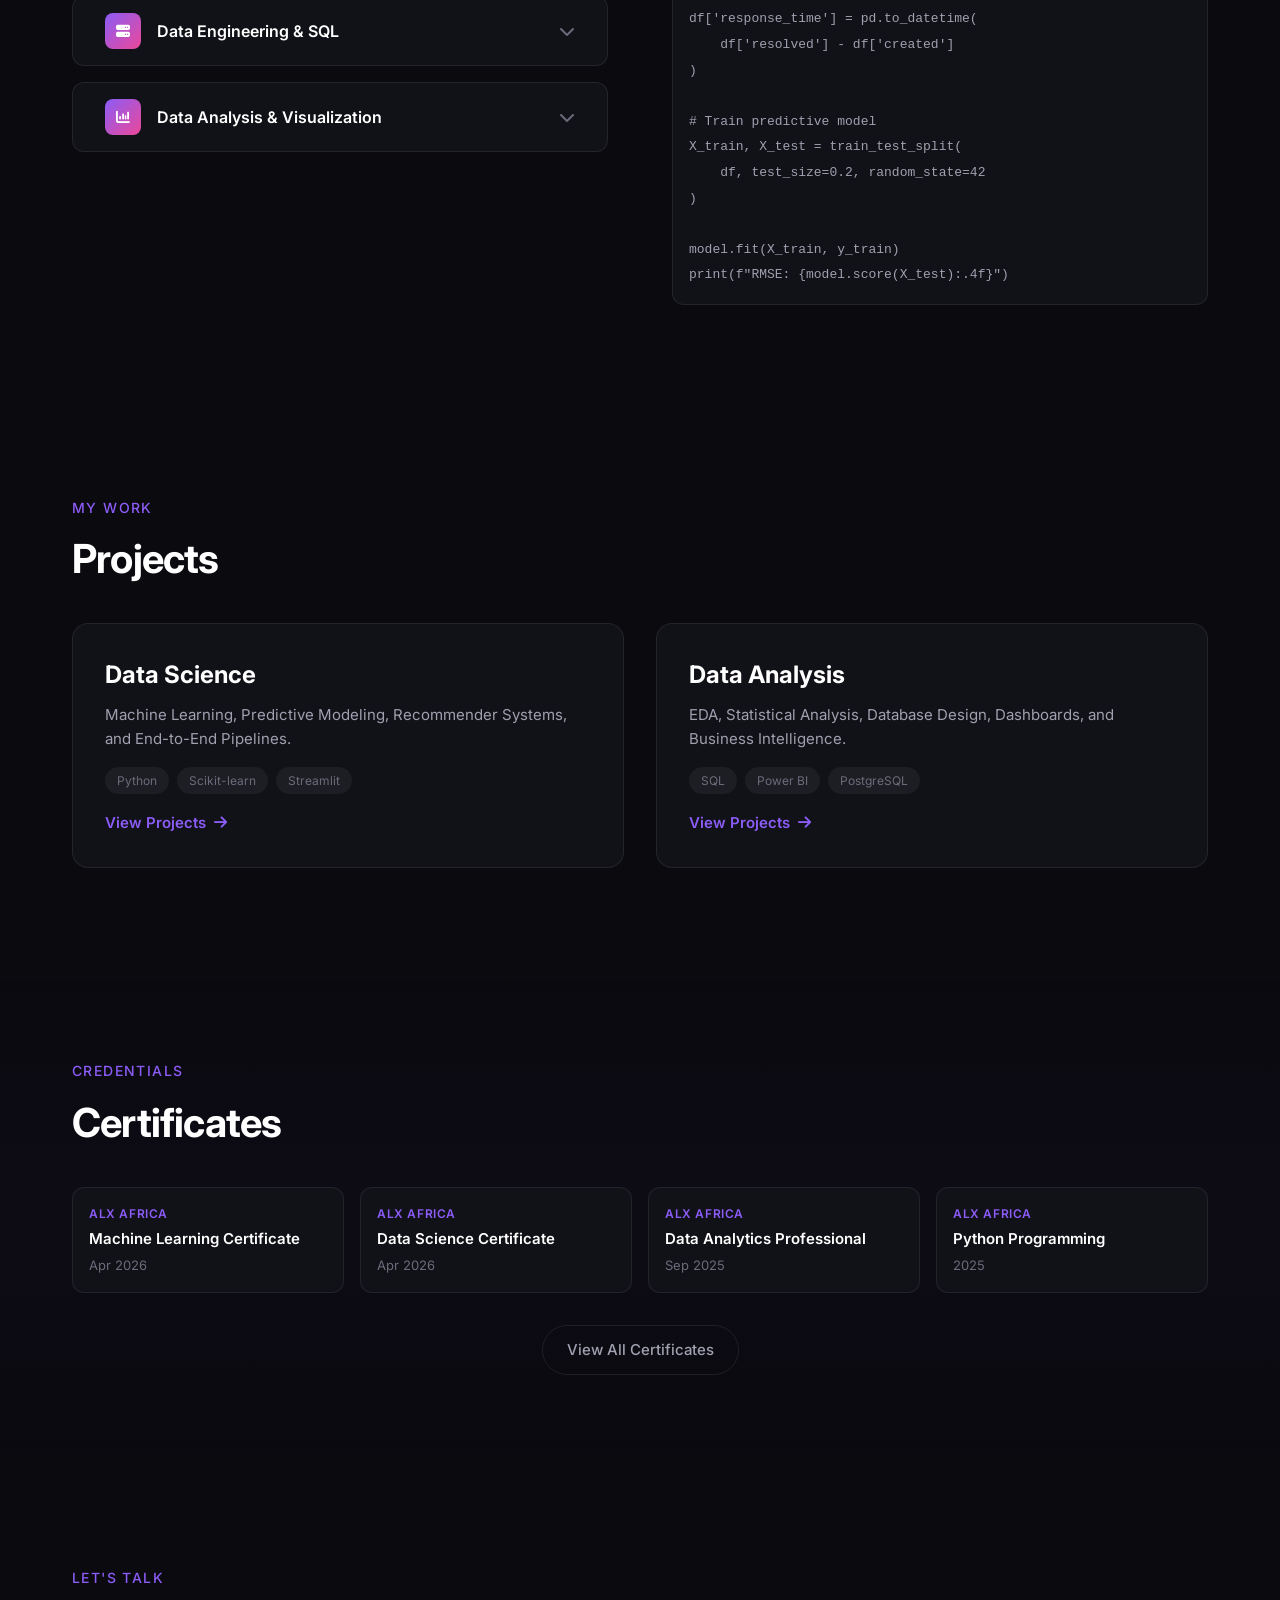
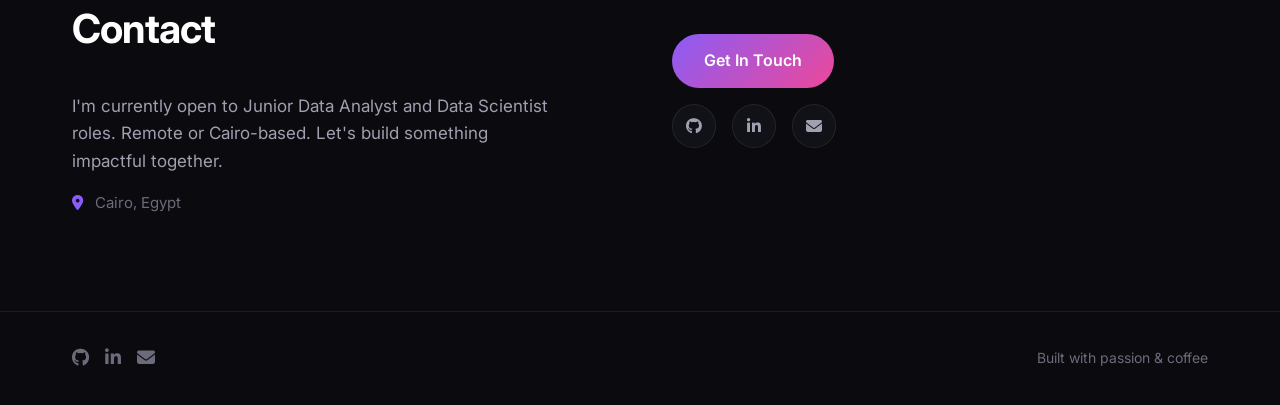
==== commit a82d0759: "Optimized portfolio for Data Analyst roles and updated CV" ====
--- a/index.html
+++ b/index.html
@@ -30,7 +30,7 @@
     Without this, your site looks tiny on phones.
   -->
 
-  <title>Ahmed Iprahim | Data Scientist</title>
+  <title>Ahmed Iprahim | Data Analyst & Data Scientist</title>
   <!-- 
     TITLE: Shows in the browser tab and Google search results.
     Keep it under 60 characters.
@@ -120,15 +120,17 @@
       <p class="greeting">Hi, I'm Ahmed Iprahim</p>
       <!-- class="greeting" = small text above main title -->
 
-      <h1 class="hero-title">Data Scientist & Analyst</h1>
+      <h1 class="hero-title">Data Analyst & Scientist</h1>
+
       <!-- 
         <h1> = The most important heading on the page.
         There should be only ONE h1 per page (SEO rule).
         This is what Google reads first.
       -->
 
-      <p class="hero-subtitle">
-        Junior Data Scientist | Data Analyst | ML • SQL • Python • Power BI | ALX Data analysis | ALX Data Science & ML Certified
+      <p 
+      class="hero-subtitle">Data Analyst & Data Scientist | SQL • Python • Power BI • Machine Learning | ALX Certified
+
       </p>
       <!-- 
         <p> = Paragraph. 
@@ -359,7 +361,7 @@
           <p class="section-label">Let's talk</p>
           <h2 class="section-title">Contact</h2>
           <p class="contact-desc">
-            I'm currently open to Junior Data Scientist and Data Analyst roles. 
+            I'm currently open to Junior Data Analyst and Data Scientist roles. 
             Remote or Cairo-based. Let's build something impactful together.
           </p>
           <p class="contact-location">
